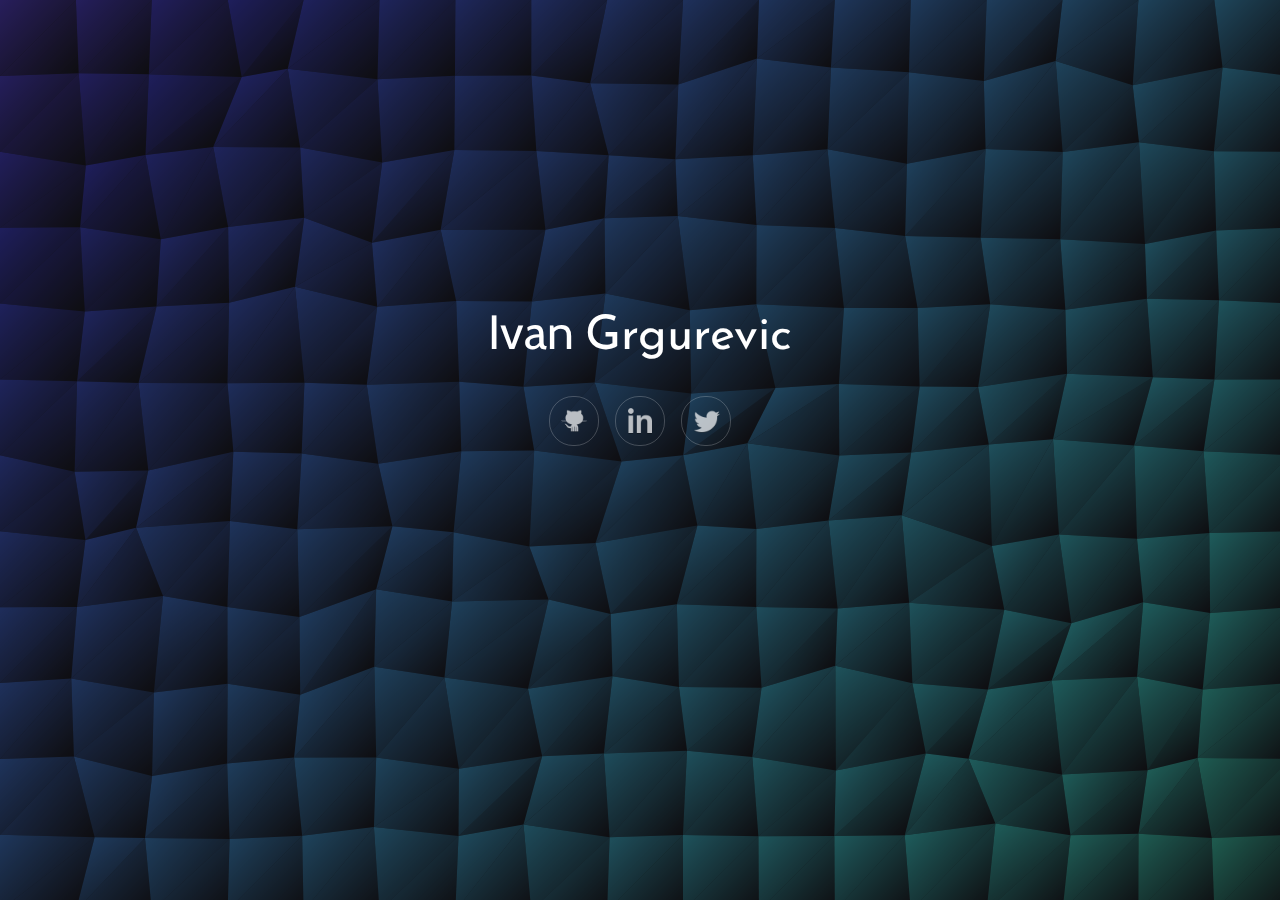
==== index.html @ eb30e5f1 "Update design." ====
<!DOCTYPE html>
<html>
<head>
  <meta charset="utf-8" />
  <title>Ivan Grgurevic</title>

  <link href='http://fonts.googleapis.com/css?family=Cabin|Josefin+Sans' rel='stylesheet' type='text/css'>
  <link href="css/styles.css" rel="stylesheet" type="text/css">

  <script type="text/javascript" src="http://code.jquery.com/jquery-1.11.0.min.js"></script>
  <script type="text/javascript" src="js/polygon-mesh.js"></script>

  <!--[if lt IE 9]>
    <script src="http://html5shiv.googlecode.com/svn/trunk/html5.js"></script>
  <![endif]-->

  <script>
    (function(i,s,o,g,r,a,m){i['GoogleAnalyticsObject']=r;i[r]=i[r]||function(){
    (i[r].q=i[r].q||[]).push(arguments)},i[r].l=1*new Date();a=s.createElement(o),
    m=s.getElementsByTagName(o)[0];a.async=1;a.src=g;m.parentNode.insertBefore(a,m)
    })(window,document,'script','//www.google-analytics.com/analytics.js','ga');

    ga('create', 'UA-47897089-1', 'ivangrgurevic.com');
    ga('send', 'pageview');


    var positionContent = function() {
      $('#position').css('margin-top', $(window).height()/2 - $('#position').height());
    }

    $('#position').ready(function() {
      positionContent();
    });

    $(window).resize(function() {
      positionContent();
    });

  </script>

</head>
<body>
  <canvas id="mesh"></canvas>

  <div id="container">
    <div id="position">
      <h1><span class="boldFont">Ivan<span> <span class="thinFont">Grgurevic</span></h1>
      <a href="https://github.com/IvanGrgurevic" target="_blank"><img class="social-icon" src="images/github.png" /></a>
      <a href="http://www.linkedin.com/in/ivangrgurevic" target="_blank"><img class="social-icon" src="images/linkedin.png" /></a>
      <a href="https://twitter.com/IvanGrgurevic" target="_blank"><img class="social-icon" src="images/twitter.png" /></a>
    </div>
  </div>
</body>
</html>
---- css/styles.css ----
html, body, div, span, applet, object, iframe,
h1, h2, h3, h4, h5, h6, p, blockquote, pre,
a, abbr, acronym, address, big, cite, code,
del, dfn, em, img, ins, kbd, q, s, samp,
small, strike, strong, sub, sup, tt, var,
b, u, i, center,
dl, dt, dd, ol, ul, li,
fieldset, form, label, legend,
table, caption, tbody, tfoot, thead, tr, th, td,
article, aside, canvas, details, embed, 
figure, figcaption, footer, header, hgroup, 
menu, nav, output, ruby, section, summary,
time, mark, audio, video {
	margin: 0;
	padding: 0;
	border: 0;
	font-size: 12px;
	font: inherit;
	vertical-align: baseline;
}
/* HTML5 display-role reset for older browsers */
article, aside, details, figcaption, figure, 
footer, header, hgroup, menu, nav, section {
	display: block;
}
body {
	line-height: 1;
}
ol, ul {
	list-style: none;
}
blockquote, q {
	quotes: none;
}
blockquote:before, blockquote:after,
q:before, q:after {
	content: '';
	content: none;
}
table {
	border-collapse: collapse;
	border-spacing: 0;
}

/*/////////////////////////////////////////////////*/

#mesh {
	position: fixed;
	left: 0px;
	top:0px;
}

#container {
	position: absolute;
	left: 0;
	top: 0;
	right: 0;
	bottom: 0;

	background-color: rgba(0, 0, 0, 0.4);
}

#position {
	color: #FFF;
	font-family: 'Arial', 'Helvetica', sans-serif;
	text-align: center;
}

#position h1 {
	font-size: 3em;
	padding: 0.6em;
}

.boldFont {
	font-family: 'Cabin', sans-serif;
}

.thinFont {
	font-family: 'Josefin Sans', sans-serif;
}

.social-icon {
	width: 40px;
	height: 40px;

	padding: 4px;
	margin: 6px;

	opacity: 0.7;
	filter: alpha(opacity=70);

	border: 1px solid rgba(255, 255, 255, 0.3);
	-webkit-border-radius: 24px;
	-moz-border-radius: 24px;
	border-radius: 24px;

	transition: border 1s;
	-webkit-transition: border 1s;
}

.social-icon:hover {
	border: 1px solid #FFF;
	opacity: 1;
	filter: alpha(opacity=100);
}

#c404 {
	position: absolute;
	left: 0;
	top: 0;
	right: 0;
	bottom: 0;

	color: #FFF;
	font-family: Lato;
	text-align: center;
}

#c404 h1 {
	font-size: 10em;
	padding: 0.6em;
}

#c404 a {
	font-size: 1em;
	color: #CCC;
	font-family: Arial;
}

#c404 a:hover {
	color: #FFF;
	font-family: Arial;
}
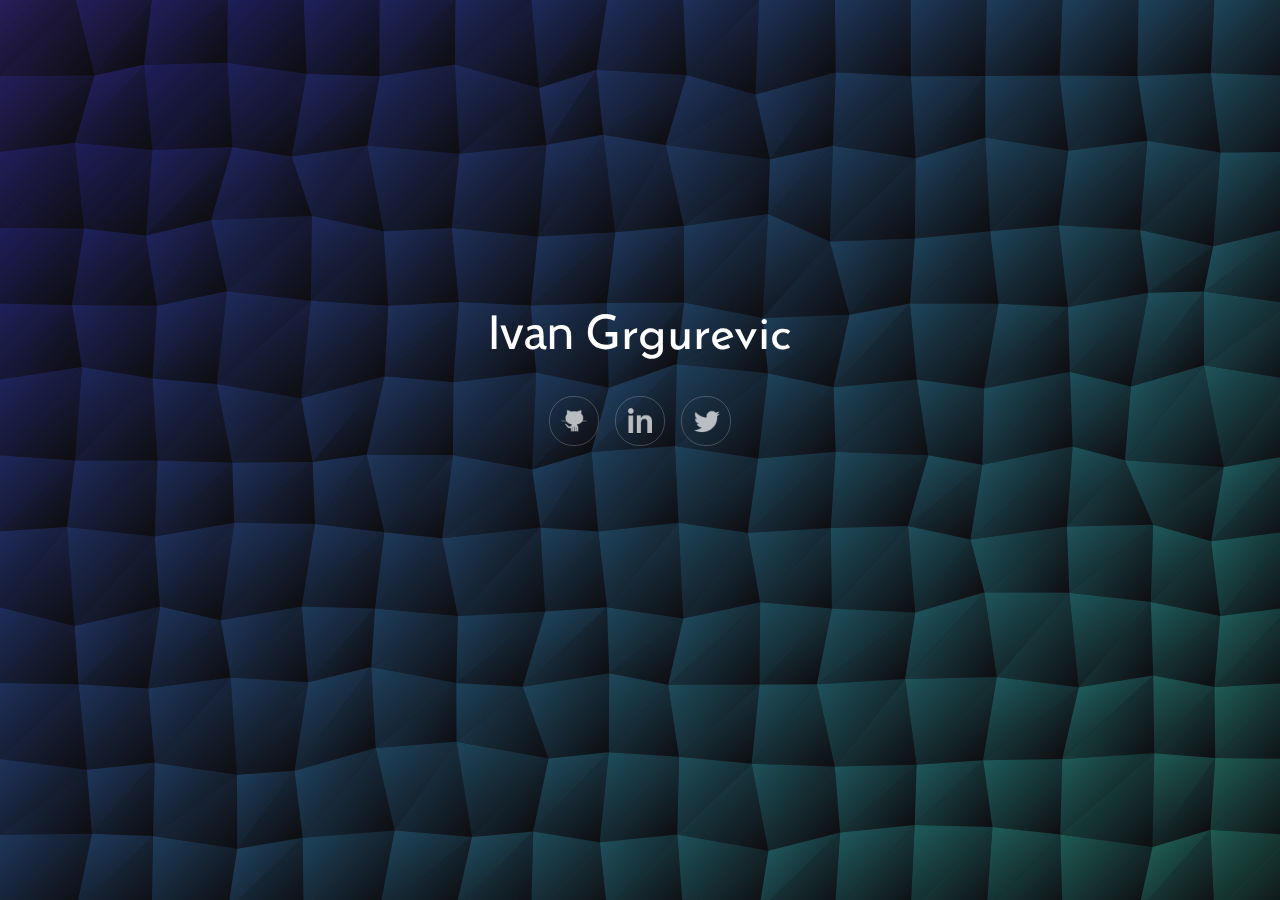
==== commit 51c6b8cc: "Add favicon." ====
--- a/index.html
+++ b/index.html
@@ -3,6 +3,9 @@
 <head>
   <meta charset="utf-8" />
   <title>Ivan Grgurevic</title>
+
+  <link rel="shortcut icon" href="images/favicon.ico" type="image/x-icon">
+  <link rel="icon" href="images/favicon.ico" type="image/x-icon">
 
   <link href='http://fonts.googleapis.com/css?family=Cabin|Josefin+Sans' rel='stylesheet' type='text/css'>
   <link href="css/styles.css" rel="stylesheet" type="text/css">
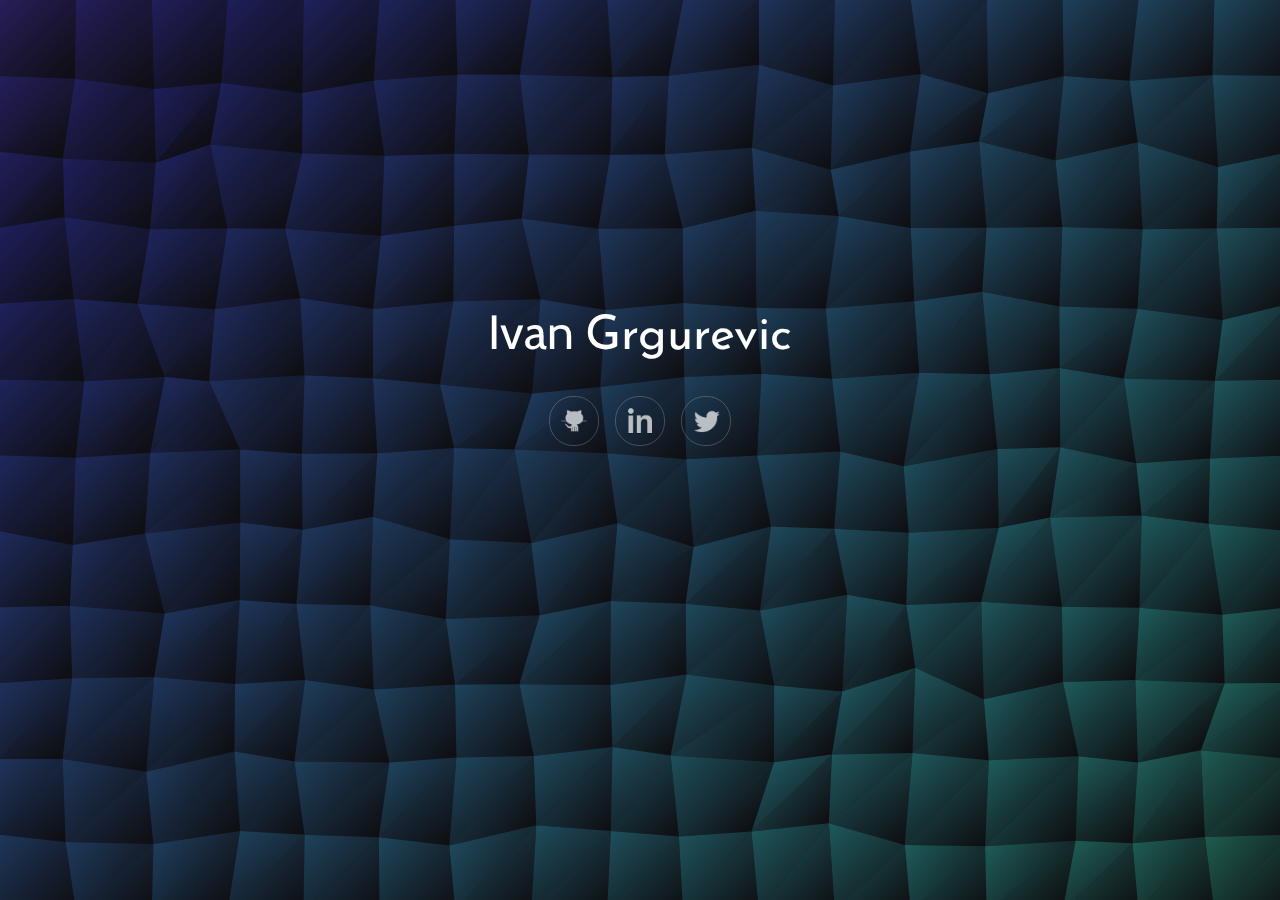
==== commit dbe4ee08: "Optimise polygon mesh." ====
--- a/index.html
+++ b/index.html
@@ -28,10 +28,10 @@
 
 
     var positionContent = function() {
-      $('#position').css('margin-top', $(window).height()/2 - $('#position').height());
+      $('#container').css('margin-top', $(window).height()/2 - $('#container').height());
     }
 
-    $('#position').ready(function() {
+    $('#container').ready(function() {
       positionContent();
     });
 
@@ -46,12 +46,10 @@
   <canvas id="mesh"></canvas>
 
   <div id="container">
-    <div id="position">
       <h1><span class="boldFont">Ivan<span> <span class="thinFont">Grgurevic</span></h1>
       <a href="https://github.com/IvanGrgurevic" target="_blank"><img class="social-icon" src="images/github.png" /></a>
       <a href="http://www.linkedin.com/in/ivangrgurevic" target="_blank"><img class="social-icon" src="images/linkedin.png" /></a>
       <a href="https://twitter.com/IvanGrgurevic" target="_blank"><img class="social-icon" src="images/twitter.png" /></a>
-    </div>
   </div>
 </body>
 </html>--- a/css/styles.css
+++ b/css/styles.css
@@ -53,20 +53,14 @@
 #container {
 	position: absolute;
 	left: 0;
-	top: 0;
 	right: 0;
-	bottom: 0;
 
-	background-color: rgba(0, 0, 0, 0.4);
-}
-
-#position {
 	color: #FFF;
 	font-family: 'Arial', 'Helvetica', sans-serif;
 	text-align: center;
 }
 
-#position h1 {
+#container h1 {
 	font-size: 3em;
 	padding: 0.6em;
 }
@@ -104,31 +98,4 @@
 	filter: alpha(opacity=100);
 }
 
-#c404 {
-	position: absolute;
-	left: 0;
-	top: 0;
-	right: 0;
-	bottom: 0;
 
-	color: #FFF;
-	font-family: Lato;
-	text-align: center;
-}
-
-#c404 h1 {
-	font-size: 10em;
-	padding: 0.6em;
-}
-
-#c404 a {
-	font-size: 1em;
-	color: #CCC;
-	font-family: Arial;
-}
-
-#c404 a:hover {
-	color: #FFF;
-	font-family: Arial;
-}
-
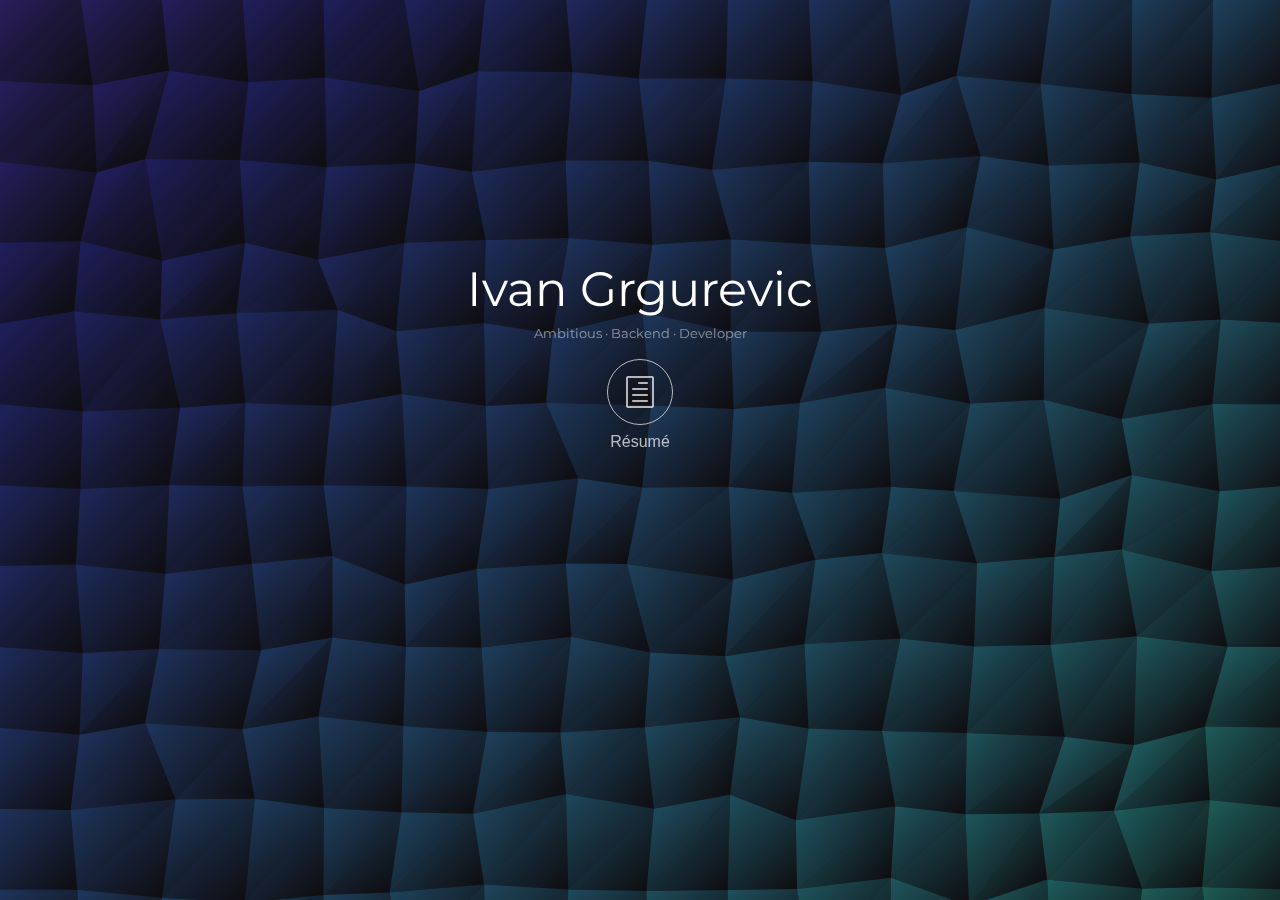
==== commit 16b4de2d: "Replace social links with link to test resume" ====
--- a/index.html
+++ b/index.html
@@ -7,7 +7,7 @@
   <link rel="shortcut icon" href="images/favicon.ico" type="image/x-icon">
   <link rel="icon" href="images/favicon.ico" type="image/x-icon">
 
-  <link href='http://fonts.googleapis.com/css?family=Cabin|Josefin+Sans' rel='stylesheet' type='text/css'>
+  <link href='https://fonts.googleapis.com/css?family=Montserrat' rel='stylesheet' type='text/css'>
   <link href="css/styles.css" rel="stylesheet" type="text/css">
 
   <script type="text/javascript" src="http://code.jquery.com/jquery-1.11.0.min.js"></script>
@@ -46,10 +46,14 @@
   <canvas id="mesh"></canvas>
 
   <div id="container">
-      <h1><span class="boldFont">Ivan<span> <span class="thinFont">Grgurevic</span></h1>
-      <a href="https://github.com/IvanGrgurevic" target="_blank"><img class="social-icon" src="images/github.png" /></a>
-      <a href="http://www.linkedin.com/in/ivangrgurevic" target="_blank"><img class="social-icon" src="images/linkedin.png" /></a>
-      <a href="https://twitter.com/IvanGrgurevic" target="_blank"><img class="social-icon" src="images/twitter.png" /></a>
+      <h1 class="name">Ivan Grgurevic</h1>
+      <h2 class="name">Ambitious &middot; Backend &middot; Developer</h2>
+      
+      <a class="icon" href="resume/Ivan_Grgurevic_Resume.pdf" target="_blank">
+        <img src="images/document.png" /></br>
+        <span>R&#233;sum&#233;</span>
+      </a>
+        
   </div>
 </body>
 </html>--- a/css/styles.css
+++ b/css/styles.css
@@ -62,40 +62,48 @@
 
 #container h1 {
 	font-size: 3em;
-	padding: 0.6em;
+	padding: 0.3em;
 }
 
-.boldFont {
-	font-family: 'Cabin', sans-serif;
+#container h2 {
+	font-size: 0.8em;
+	padding-bottom: 1em;
+	color: rgba(255, 255, 255, 0.5);
 }
 
-.thinFont {
-	font-family: 'Josefin Sans', sans-serif;
+.name {
+	font-family: 'Montserrat', sans-serif;
 }
 
-.social-icon {
-	width: 40px;
-	height: 40px;
-
-	padding: 4px;
-	margin: 6px;
-
+.icon {	
 	opacity: 0.7;
 	filter: alpha(opacity=70);
 
-	border: 1px solid rgba(255, 255, 255, 0.3);
-	-webkit-border-radius: 24px;
-	-moz-border-radius: 24px;
-	border-radius: 24px;
+	text-decoration: none;
 
-	transition: border 1s;
-	-webkit-transition: border 1s;
+	transition: opacity 1s;
+	-webkit-transition: opacity 1s;
 }
 
-.social-icon:hover {
+.icon img {
+	width: 64px;
+	height: 64px;
+
+	padding: 0px;
+	margin: 6px;
+
 	border: 1px solid #FFF;
+	-webkit-border-radius: 50%;
+	-moz-border-radius: 50%;
+	border-radius: 50%;
+}
+
+.icon span {
+	color: #FFF;
+}
+
+.icon:hover {
 	opacity: 1;
 	filter: alpha(opacity=100);
 }
 
-
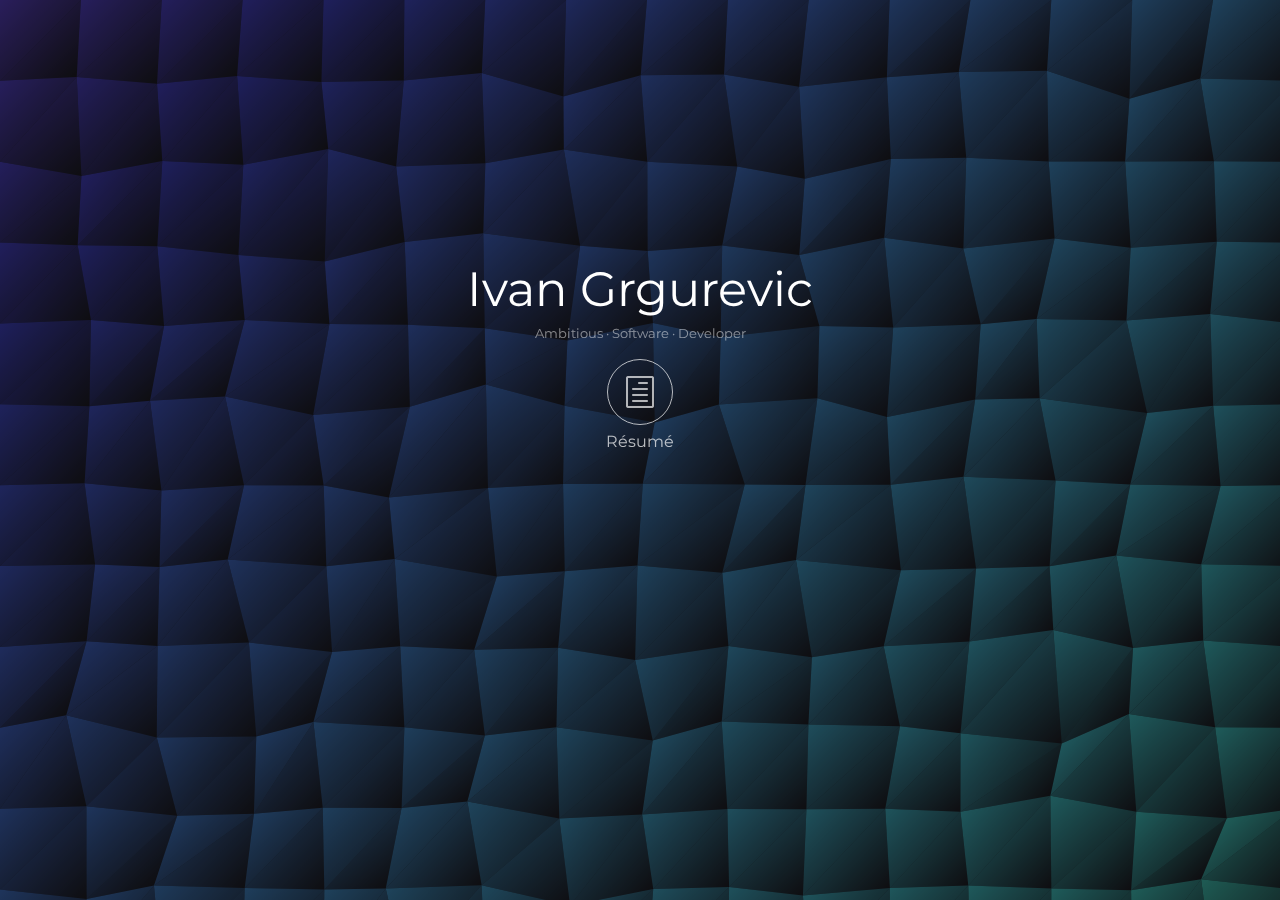
==== commit b568894f: "Update resume" ====
--- a/index.html
+++ b/index.html
@@ -47,7 +47,7 @@
 
   <div id="container">
       <h1 class="name">Ivan Grgurevic</h1>
-      <h2 class="name">Ambitious &middot; Backend &middot; Developer</h2>
+      <h2 class="name">Ambitious &middot; Software &middot; Developer</h2>
       
       <a class="icon" href="resume/Ivan_Grgurevic_Resume.pdf" target="_blank">
         <img src="images/document.png" /></br>
--- a/css/styles.css
+++ b/css/styles.css
@@ -56,7 +56,7 @@
 	right: 0;
 
 	color: #FFF;
-	font-family: 'Arial', 'Helvetica', sans-serif;
+	font-family: 'Montserrat', sans-serif;
 	text-align: center;
 }
 
@@ -69,10 +69,6 @@
 	font-size: 0.8em;
 	padding-bottom: 1em;
 	color: rgba(255, 255, 255, 0.5);
-}
-
-.name {
-	font-family: 'Montserrat', sans-serif;
 }
 
 .icon {	
@@ -100,6 +96,7 @@
 
 .icon span {
 	color: #FFF;
+	font-size: 1em;
 }
 
 .icon:hover {
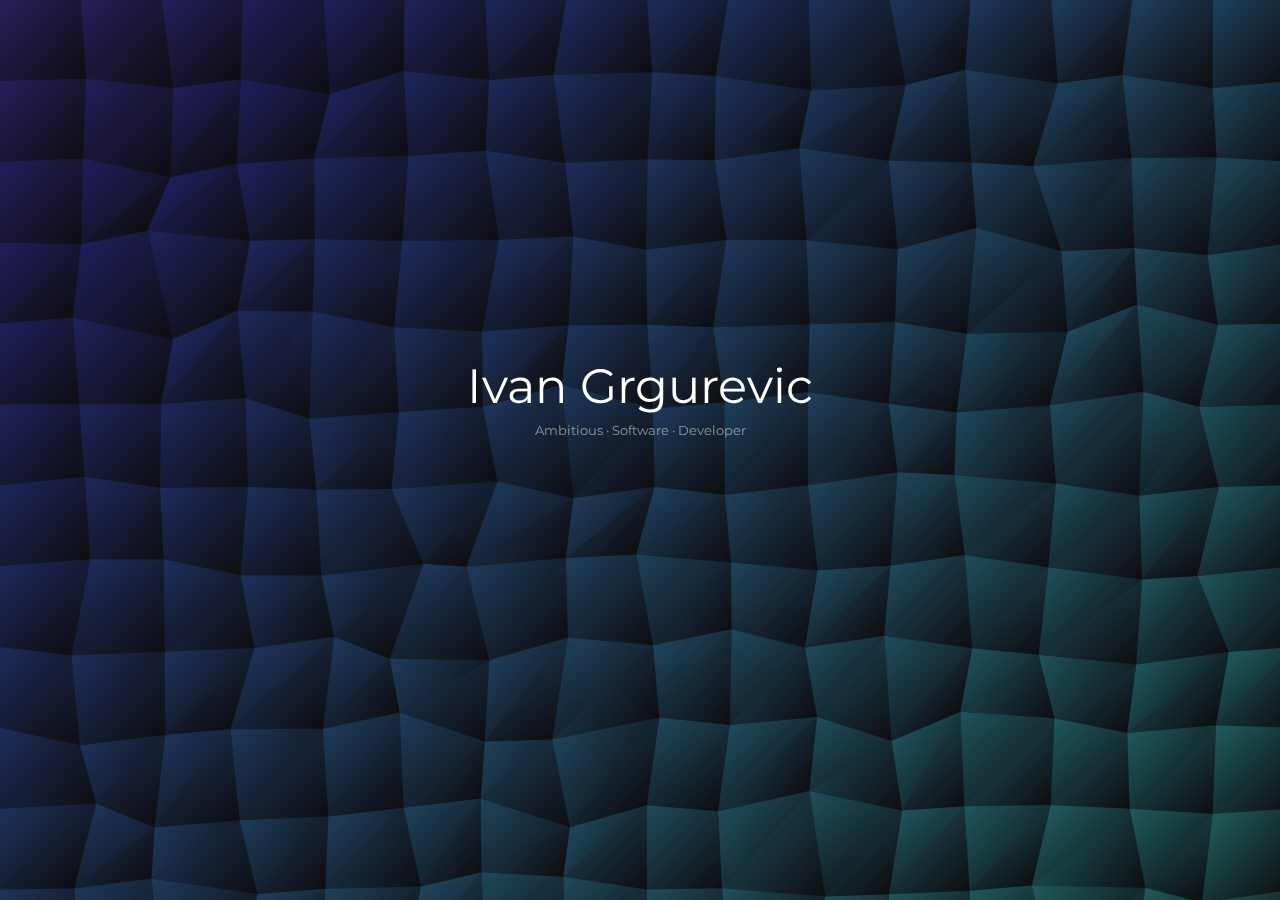
==== commit adeee4c7: "Remove resume" ====
--- a/index.html
+++ b/index.html
@@ -48,12 +48,6 @@
   <div id="container">
       <h1 class="name">Ivan Grgurevic</h1>
       <h2 class="name">Ambitious &middot; Software &middot; Developer</h2>
-      
-      <a class="icon" href="resume/Ivan_Grgurevic_Resume.pdf" target="_blank">
-        <img src="images/document.png" /></br>
-        <span>R&#233;sum&#233;</span>
-      </a>
-        
   </div>
 </body>
 </html>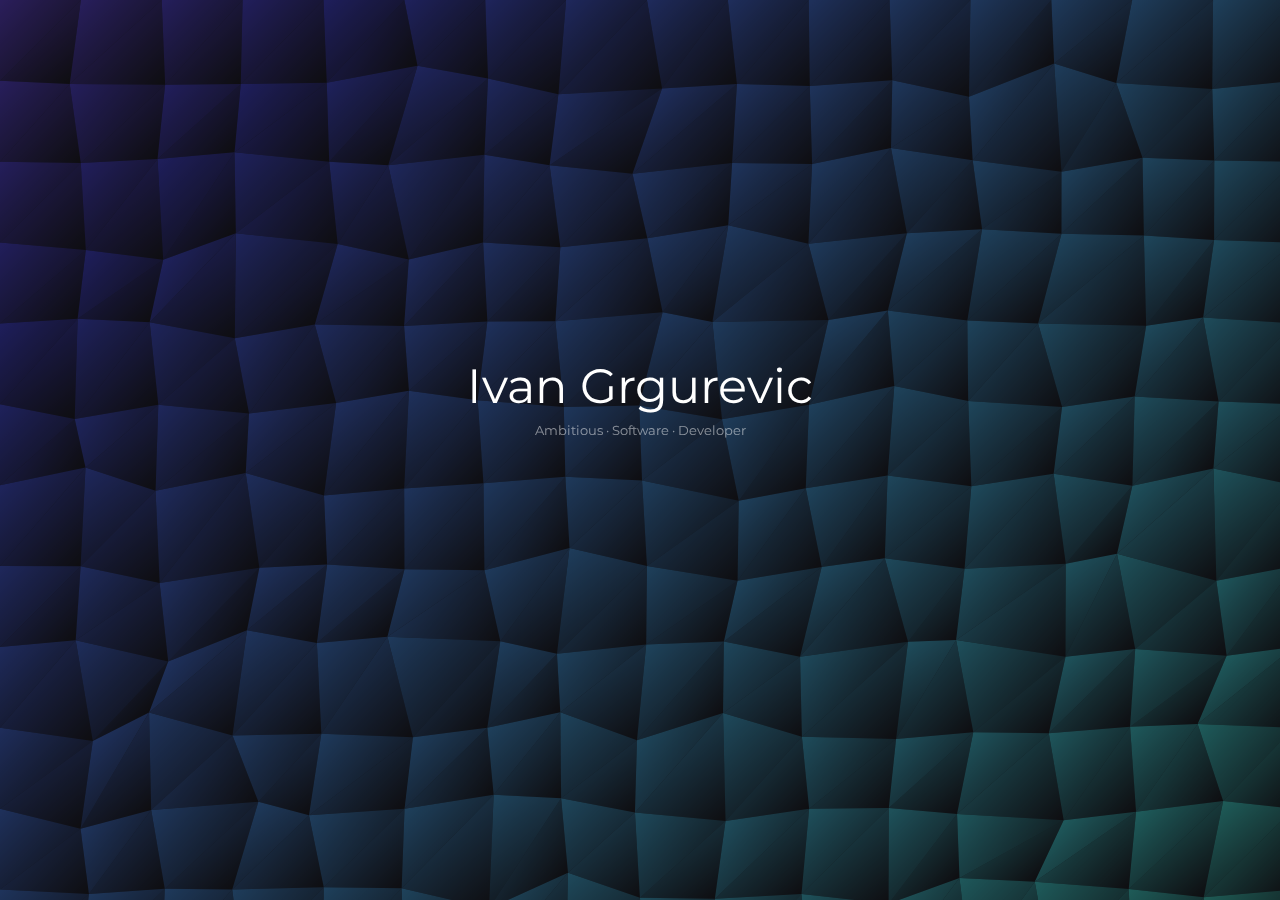
==== commit d24e0a2b: "Update index.html" ====
--- a/index.html
+++ b/index.html
@@ -10,7 +10,7 @@
   <link href='https://fonts.googleapis.com/css?family=Montserrat' rel='stylesheet' type='text/css'>
   <link href="css/styles.css" rel="stylesheet" type="text/css">
 
-  <script type="text/javascript" src="http://code.jquery.com/jquery-1.11.0.min.js"></script>
+  <script type="text/javascript" src="https://code.jquery.com/jquery-1.11.0.min.js"></script>
   <script type="text/javascript" src="js/polygon-mesh.js"></script>
 
   <!--[if lt IE 9]>
@@ -50,4 +50,4 @@
       <h2 class="name">Ambitious &middot; Software &middot; Developer</h2>
   </div>
 </body>
-</html>+</html>
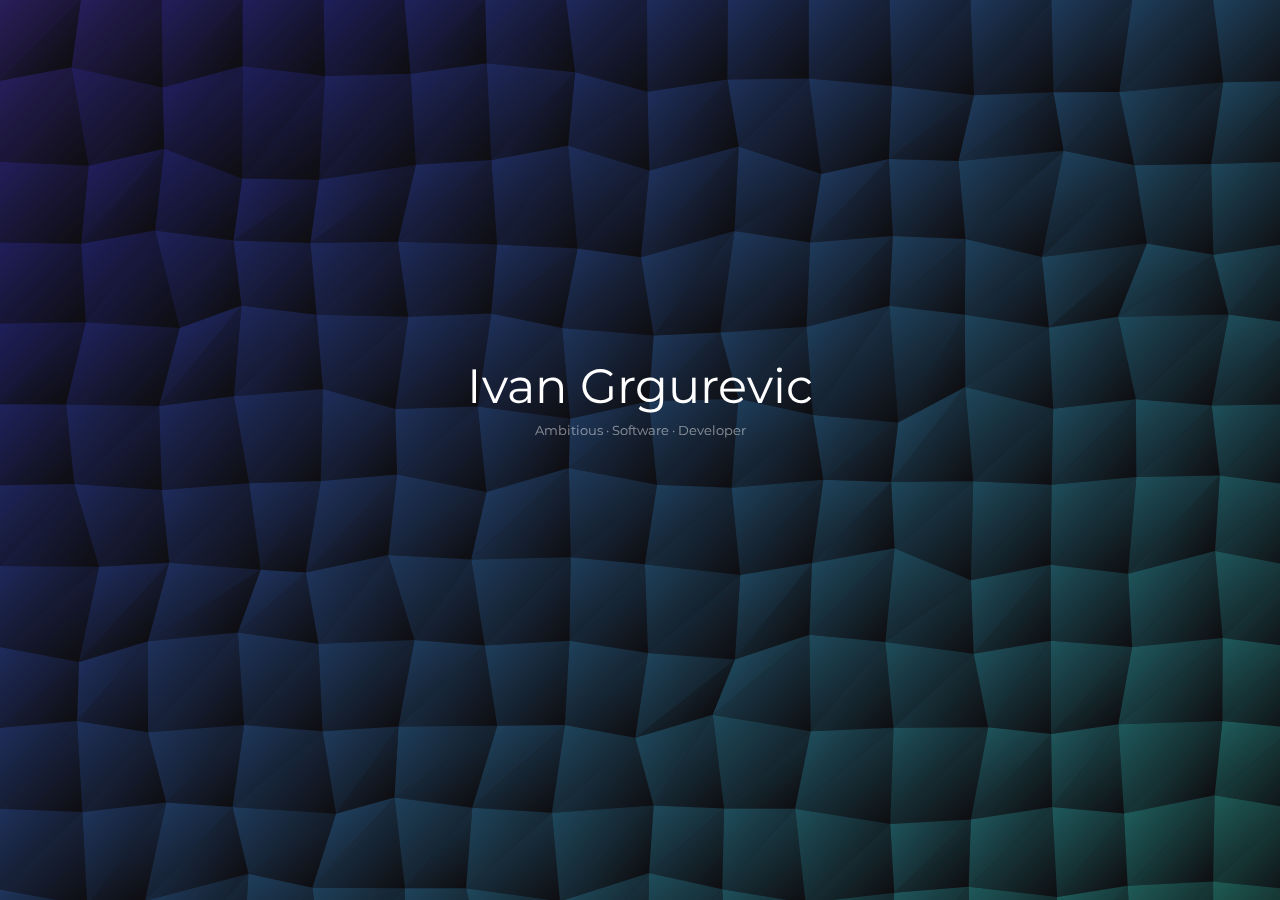
==== commit f6c675fa: "Update index.html" ====
--- a/index.html
+++ b/index.html
@@ -18,15 +18,6 @@
   <![endif]-->
 
   <script>
-    (function(i,s,o,g,r,a,m){i['GoogleAnalyticsObject']=r;i[r]=i[r]||function(){
-    (i[r].q=i[r].q||[]).push(arguments)},i[r].l=1*new Date();a=s.createElement(o),
-    m=s.getElementsByTagName(o)[0];a.async=1;a.src=g;m.parentNode.insertBefore(a,m)
-    })(window,document,'script','//www.google-analytics.com/analytics.js','ga');
-
-    ga('create', 'UA-47897089-1', 'ivangrgurevic.com');
-    ga('send', 'pageview');
-
-
     var positionContent = function() {
       $('#container').css('margin-top', $(window).height()/2 - $('#container').height());
     }
